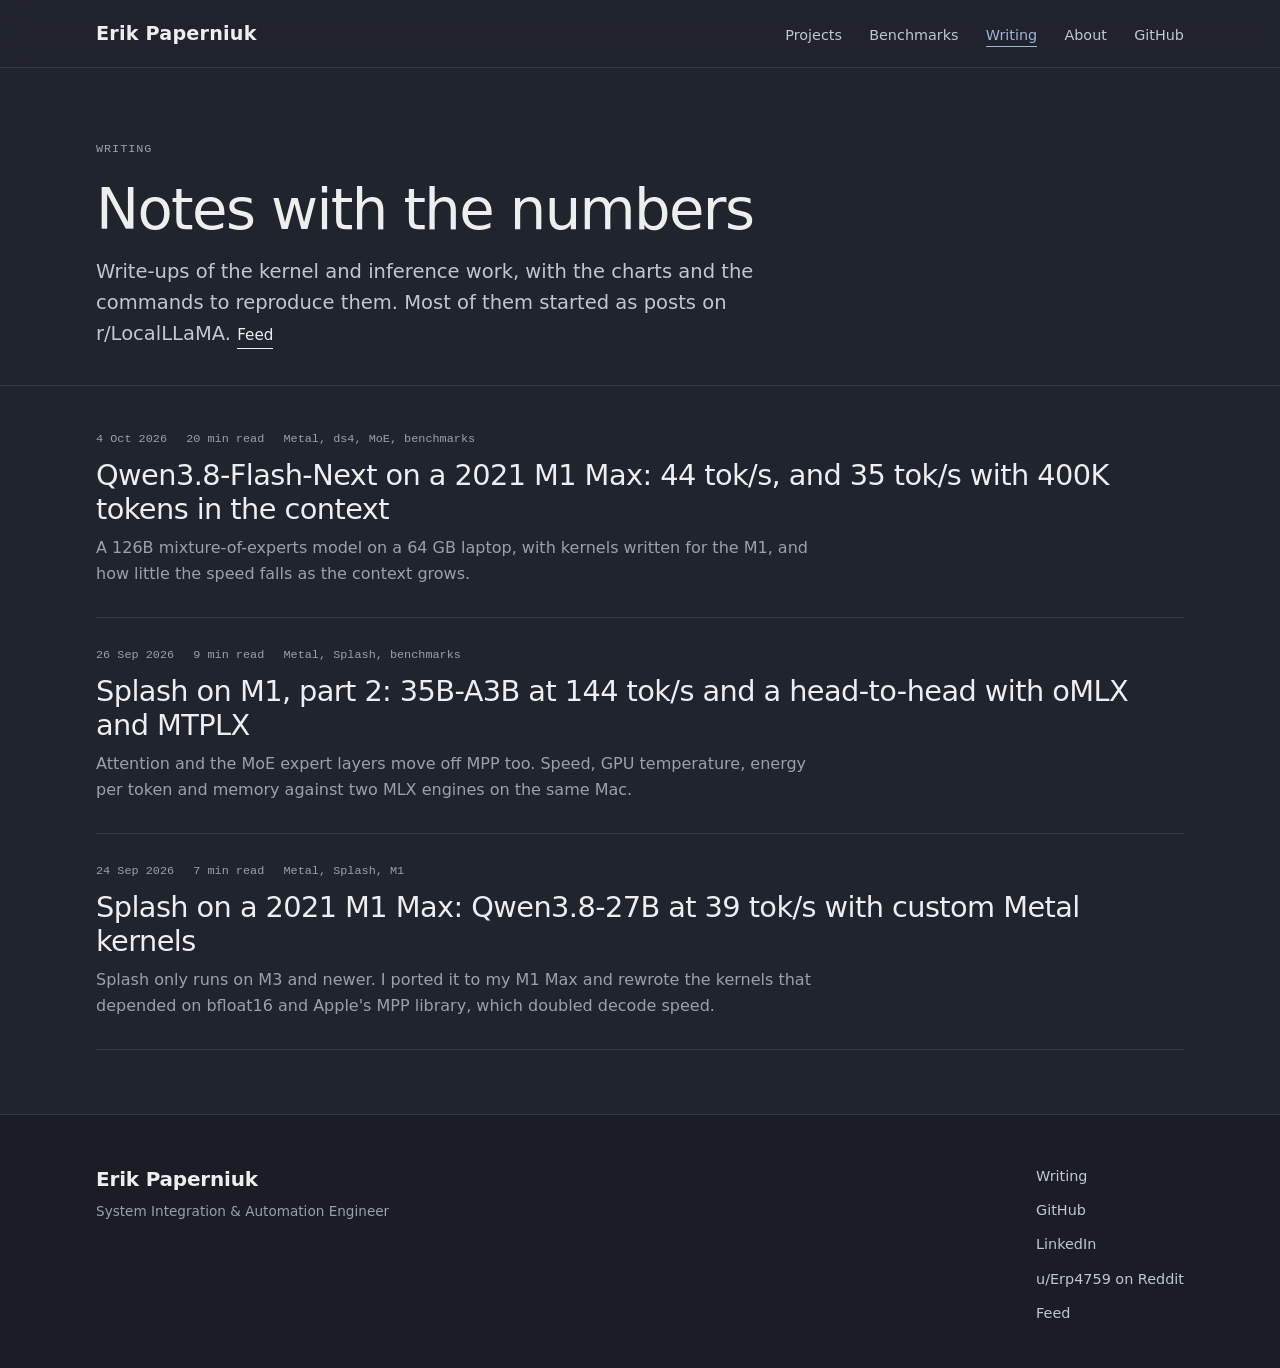
==== blog/index.html @ 9c3e1012 "feat: restructure the home page around projects and benchmarks, add a blog built from the r/LocalLLa" ====
<!DOCTYPE html>
<html lang="en">
<head>
  <meta charset="utf-8">
  <meta name="viewport" content="width=device-width, initial-scale=1">
  <title>Writing · Erik Paperniuk</title>
  <meta name="description" content="Write-ups of Metal kernel and local inference work on Apple Silicon, with benchmarks.">
  <link rel="canonical" href="https://paperniuk.github.io/blog/">
  <link rel="alternate" type="application/atom+xml" title="Erik Paperniuk, notes" href="https://paperniuk.github.io/blog/feed.xml">
  <meta property="og:site_name" content="Erik Paperniuk">
  <meta property="og:title" content="Writing · Erik Paperniuk">
  <meta property="og:description" content="Write-ups of Metal kernel and local inference work on Apple Silicon, with benchmarks.">
  <meta property="og:url" content="https://paperniuk.github.io/blog/">
  <meta property="og:type" content="website">
  <meta name="twitter:card" content="summary">
  <link rel="icon" href="data:image/svg+xml,%3Csvg xmlns='http://www.w3.org/2000/svg' viewBox='0 0 32 32'%3E%3Crect width='32' height='32' fill='%2320242c'/%3E%3Ctext x='16' y='22' font-family='Helvetica,Arial,sans-serif' font-weight='600' font-size='17' fill='%239cb6d8' text-anchor='middle'%3EP%3C/text%3E%3C/svg%3E">
  <link rel="preload" href="../fonts/space-grotesk-var-latin.woff2" as="font" type="font/woff2" crossorigin>
  <link rel="preload" href="../fonts/inter-var-latin.woff2" as="font" type="font/woff2" crossorigin>
  <link rel="stylesheet" href="../assets/site.css">
</head>
<body>
  <a class="skip-link" href="#main-content">Skip to main content</a>
  <header class="site-header">
    <nav class="site-nav container" aria-label="Primary navigation">
      <a class="site-brand" href="../">Erik Paperniuk</a>
      <ul class="nav-links">
        <li><a href="../#work">Projects</a></li>
        <li><a href="../#benchmarks">Benchmarks</a></li>
        <li><a href="../blog/" aria-current="page">Writing</a></li>
        <li><a href="../#about">About</a></li>
        <li><a href="https://github.com/paperniuk" rel="me">GitHub</a></li>
      </ul>
    </nav>
  </header>
  <main id="main-content">
    <div class="blog-head">
      <div class="container">
        <p class="eyebrow">Writing</p>
        <h1 class="hero-name">Notes with the numbers</h1>
        <p class="hero-lede" style="margin-bottom:0">Write-ups of the kernel and inference work, with the charts and the commands to reproduce them. Most of them started as posts on r/LocalLLaMA. <a class="link-arrow" href="feed.xml">Feed</a></p>
      </div>
    </div>
    <div class="container" style="padding-block:1rem 4rem">
      <ul class="post-list">
        <li class="post-item"><a href="flash-next-on-m1-max/">
          <p class="post-meta"><time datetime="2026-10-04">4 Oct 2026</time><span>20 min read</span><span>Metal, ds4, MoE, benchmarks</span></p>
          <h2>Qwen3.8-Flash-Next on a 2021 M1 Max: 44 tok/s, and 35 tok/s with 400K tokens in the context</h2>
          <p>A 126B mixture-of-experts model on a 64 GB laptop, with kernels written for the M1, and how little the speed falls as the context grows.</p>
        </a></li>
        <li class="post-item"><a href="splash-on-m1-part-2/">
          <p class="post-meta"><time datetime="2026-09-26">26 Sep 2026</time><span>9 min read</span><span>Metal, Splash, benchmarks</span></p>
          <h2>Splash on M1, part 2: 35B-A3B at 144 tok/s and a head-to-head with oMLX and MTPLX</h2>
          <p>Attention and the MoE expert layers move off MPP too. Speed, GPU temperature, energy per token and memory against two MLX engines on the same Mac.</p>
        </a></li>
        <li class="post-item"><a href="splash-on-m1/">
          <p class="post-meta"><time datetime="2026-09-24">24 Sep 2026</time><span>7 min read</span><span>Metal, Splash, M1</span></p>
          <h2>Splash on a 2021 M1 Max: Qwen3.8-27B at 39 tok/s with custom Metal kernels</h2>
          <p>Splash only runs on M3 and newer. I ported it to my M1 Max and rewrote the kernels that depended on bfloat16 and Apple&#x27;s MPP library, which doubled decode speed.</p>
        </a></li>
      </ul>
    </div>
  </main>
  <footer class="site-footer">
    <div class="container footer-grid">
      <div>
        <p class="footer-name">Erik Paperniuk</p>
        <p class="footer-title">System Integration &amp; Automation Engineer</p>
      </div>
      <ul class="footer-links">
        <li><a href="../blog/">Writing</a></li>
        <li><a href="https://github.com/paperniuk" rel="me">GitHub</a></li>
        <li><a href="https://www.linkedin.com/in/paperniuk" rel="me">LinkedIn</a></li>
        <li><a href="https://www.reddit.com/user/Erp4759/" rel="me">u/Erp4759 on Reddit</a></li>
        <li><a href="../blog/feed.xml">Feed</a></li>
      </ul>
    </div>
  </footer>
</body>
</html>
---- assets/site.css ----
@font-face { font-family: "Space Grotesk"; font-style: normal; font-weight: 300 700; font-display: swap; src: url("../fonts/space-grotesk-var-latin.woff2") format("woff2"); }
@font-face { font-family: "Inter"; font-style: normal; font-weight: 100 900; font-display: swap; src: url("../fonts/inter-var-latin.woff2") format("woff2"); }

:root {
  --bg: #20242c; --bg-deep: #1a1d24; --surface: #272c35; --surface-2: #2d333d;
  --text: #eceef0; --soft: #c2c7cf; --muted: #9aa1ac; --faint: #8d94a0;
  --hairline: #343a45; --hairline-strong: #484f5c;
  --accent: #9cb6d8; --accent-soft: rgba(156, 182, 216, 0.12); --accent-line: rgba(156, 182, 216, 0.4);
  --d1: #7db3ff; --d2: #f2a65a; --d3: #62d2a2;
  --font-display: "Space Grotesk", "Inter", "Helvetica Neue", system-ui, -apple-system, sans-serif;
  --font-body: "Inter", "Helvetica Neue", "Segoe UI", system-ui, -apple-system, sans-serif;
  --font-mono: ui-monospace, "SF Mono", "JetBrains Mono", Menlo, Consolas, monospace;
  --container: 74rem;
  --ease: cubic-bezier(0.22, 1, 0.36, 1);
}
*, *::before, *::after { box-sizing: border-box; }
html { scroll-behavior: smooth; }
body { margin: 0; background: var(--bg); color: var(--text); font-family: var(--font-body); font-size: 1rem; line-height: 1.65; -webkit-font-smoothing: antialiased; text-rendering: optimizeLegibility; }
::selection { background: var(--accent); color: var(--bg); }
h1, h2, h3, p, ul, ol, figure, pre { margin: 0; }
a { color: inherit; }
.container { width: 100%; max-width: var(--container); margin-inline: auto; padding-inline: 1rem; }
@media (min-width: 768px) { .container { padding-inline: 3rem; } }
.icon { width: 0.95em; height: 0.95em; flex: none; display: inline-block; vertical-align: -0.1em; }
:focus-visible { outline: 2px solid var(--accent); outline-offset: 3px; }
.skip-link { position: absolute; left: 1rem; top: -4rem; z-index: 100; background: var(--accent); color: var(--bg); font-size: 0.85rem; font-weight: 500; padding: 0.6rem 1rem; transition: top 0.2s var(--ease); }
.skip-link:focus-visible { top: 1rem; }
.sr-only { position: absolute; width: 1px; height: 1px; margin: -1px; padding: 0; overflow: hidden; clip: rect(0 0 0 0); white-space: nowrap; border: 0; }
.mono { font-family: var(--font-mono); font-variant-numeric: tabular-nums; }

.eyebrow { font-family: var(--font-mono); font-size: 0.74rem; font-weight: 400; letter-spacing: 0.08em; text-transform: uppercase; color: var(--muted); margin-bottom: 1.2rem; }
.section-heading { font-family: var(--font-display); font-weight: 500; font-size: clamp(1.9rem, 4vw, 2.8rem); letter-spacing: -0.02em; line-height: 1.12; margin-bottom: 1.6rem; }
.link-arrow { display: inline-flex; align-items: center; gap: 0.5rem; color: var(--text); font-size: 0.95rem; font-weight: 500; text-decoration: none; padding-bottom: 2px; background-image: linear-gradient(currentColor, currentColor); background-size: 100% 1px; background-repeat: no-repeat; background-position: 0 100%; transition: color 0.3s var(--ease), background-size 0.3s var(--ease); }
.link-arrow .icon { transition: transform 0.3s var(--ease); }
.link-arrow:hover { color: var(--accent); background-size: 0% 1px; }
.link-arrow:hover .icon { transform: translateX(3px); }
.tag { display: inline-block; font-family: var(--font-mono); font-size: 0.7rem; color: var(--soft); background: var(--bg-deep); border: 1px solid var(--hairline); padding: 0.18rem 0.55rem; }
.badge { display: inline-block; font-family: var(--font-mono); font-size: 0.7rem; letter-spacing: 0.06em; text-transform: uppercase; color: var(--accent); background: var(--accent-soft); border: 1px solid var(--accent-line); padding: 0.25rem 0.7rem; }

.site-header { border-bottom: 1px solid var(--hairline); background: rgba(32, 36, 44, 0.88); backdrop-filter: blur(10px); -webkit-backdrop-filter: blur(10px); position: sticky; top: 0; z-index: 50; }
.site-nav { display: flex; align-items: baseline; justify-content: space-between; flex-wrap: wrap; row-gap: 0.45rem; column-gap: 2rem; padding-block: 1.1rem; }
.site-brand { font-family: var(--font-display); font-size: 1.2rem; font-weight: 600; letter-spacing: 0.01em; color: var(--text); text-decoration: none; white-space: nowrap; }
.nav-links { display: flex; flex-wrap: wrap; gap: 0.4rem 1.7rem; list-style: none; padding: 0; margin: 0; }
.nav-links a { position: relative; color: var(--soft); text-decoration: none; font-size: 0.9rem; transition: color 0.3s var(--ease); }
.nav-links a::after { content: ""; position: absolute; left: 0; bottom: -4px; width: 100%; height: 1px; background: var(--accent); transform: scaleX(0); transform-origin: left; transition: transform 0.35s var(--ease); }
.nav-links a:hover, .nav-links a[aria-current="page"] { color: var(--accent); }
.nav-links a:hover::after, .nav-links a[aria-current="page"]::after { transform: scaleX(1); }
@media (max-width: 720px) { .nav-links { gap: 0.35rem 1.2rem; } .nav-links a { font-size: 0.85rem; } }

/* hero */
.hero { position: relative; padding-block: clamp(3.5rem, 10vh, 6.5rem) clamp(3rem, 7vh, 4.5rem); border-bottom: 1px solid var(--hairline); overflow: hidden; }
.hero::before { content: ""; position: absolute; inset: 0; background-image: linear-gradient(var(--hairline) 1px, transparent 1px), linear-gradient(90deg, var(--hairline) 1px, transparent 1px); background-size: 44px 44px; opacity: 0.22; -webkit-mask-image: radial-gradient(ellipse 70% 90% at 70% 0%, #000 0%, transparent 75%); mask-image: radial-gradient(ellipse 70% 90% at 70% 0%, #000 0%, transparent 75%); pointer-events: none; }
.hero > .container { position: relative; }
.hero-name { font-family: var(--font-display); font-weight: 500; font-size: clamp(2.5rem, 6.4vw, 4.8rem); line-height: 1.06; letter-spacing: -0.028em; max-width: 17ch; margin-bottom: 1.5rem; }
.hero-name em { font-style: normal; color: var(--accent); }
.hero-lede { font-size: clamp(1.05rem, 1.7vw, 1.22rem); line-height: 1.6; color: var(--soft); max-width: 44rem; margin-bottom: 2rem; }
.hero-actions { display: flex; flex-wrap: wrap; gap: 0.9rem 2.2rem; list-style: none; padding: 0; margin: 0 0 3rem; }

.panel { background: var(--surface); border: 1px solid var(--hairline); }
.panel-head { display: flex; flex-wrap: wrap; gap: 0.8rem 2rem; align-items: flex-end; justify-content: space-between; padding: 1.1rem 1.4rem; border-bottom: 1px solid var(--hairline); }
.panel-title { font-family: var(--font-display); font-weight: 500; font-size: 1.1rem; letter-spacing: -0.01em; }
.panel-sub { font-size: 0.82rem; color: var(--muted); margin-top: 0.15rem; max-width: 40rem; }
.seg { display: inline-flex; border: 1px solid var(--hairline-strong); }
.seg button { font: inherit; font-family: var(--font-mono); font-size: 0.74rem; color: var(--soft); background: transparent; border: 0; padding: 0.4rem 0.9rem; cursor: pointer; transition: background 0.2s, color 0.2s; }
.seg button + button { border-left: 1px solid var(--hairline-strong); }
.seg button[aria-pressed="true"] { background: var(--accent); color: var(--bg); }
.seg button:not([aria-pressed="true"]):hover { background: var(--accent-soft); }
.chart-wrap { position: relative; padding: 0.6rem 0.8rem 0.2rem; }
.chart { display: block; width: 100%; height: auto; overflow: visible; }
.chart text { font-family: var(--font-mono); font-size: 13px; fill: var(--muted); }
.chart .grid { stroke: var(--hairline); stroke-width: 1; }
.chart .axis { stroke: var(--hairline-strong); stroke-width: 1; }
.chart .line { fill: none; stroke-width: 2.2; stroke-linejoin: round; stroke-linecap: round; }
.chart .dot { stroke: var(--surface); stroke-width: 2; }
.chart .cross { stroke: var(--faint); stroke-width: 1; stroke-dasharray: 3 3; }
.chart .mark { stroke: var(--faint); stroke-width: 1; stroke-dasharray: 2 4; }
.chart .endlabel { font-size: 12px; font-weight: 600; }
.tip { position: absolute; pointer-events: none; z-index: 5; min-width: 11rem; background: var(--bg-deep); border: 1px solid var(--hairline-strong); padding: 0.55rem 0.75rem; font-family: var(--font-mono); font-size: 0.74rem; color: var(--soft); opacity: 0; transition: opacity 0.12s; box-shadow: 0 14px 30px -14px rgba(0, 0, 0, 0.7); }
.tip.on { opacity: 1; }
.tip b { color: var(--text); font-weight: 600; }
.tip .row { display: flex; justify-content: space-between; gap: 1rem; }
.tip .sw { display: inline-block; width: 8px; height: 8px; margin-right: 6px; }
.legend { display: flex; flex-wrap: wrap; gap: 0.4rem 1.6rem; list-style: none; padding: 0.4rem 1.4rem 1.1rem; margin: 0; font-size: 0.8rem; color: var(--soft); }
.legend button { font: inherit; color: inherit; background: none; border: 0; padding: 0; cursor: pointer; display: inline-flex; align-items: center; gap: 0.5rem; }
.legend button[aria-pressed="false"] { opacity: 0.4; text-decoration: line-through; }
.legend .sw { width: 14px; height: 3px; display: inline-block; }

.stats { display: grid; grid-template-columns: repeat(2, 1fr); gap: 1px; background: var(--hairline); border: 1px solid var(--hairline); margin-top: 1.4rem; }
@media (min-width: 900px) { .stats { grid-template-columns: repeat(5, 1fr); } }
@media (max-width: 899px) { .stat:last-child { grid-column: 1 / -1; } }
.stat { background: var(--bg); padding: 1.1rem 1.2rem 1.2rem; }
.stat-num { font-family: var(--font-mono); font-size: clamp(1.6rem, 3vw, 2.2rem); font-weight: 500; letter-spacing: -0.02em; line-height: 1.1; color: var(--text); }
.stat-num small { font-size: 0.5em; color: var(--muted); font-weight: 400; margin-left: 0.2em; letter-spacing: 0; }
.stat-label { font-size: 0.8rem; color: var(--muted); margin-top: 0.4rem; line-height: 1.45; }

/* sections */
.section { padding-block: clamp(3.5rem, 8vh, 5.5rem); border-bottom: 1px solid var(--hairline); }
.section:last-of-type { border-bottom: 0; }
.editorial { display: grid; gap: 1.2rem; }
@media (min-width: 900px) { .editorial { grid-template-columns: 4.5rem minmax(0, 1fr); gap: 2.5rem; } }
.section-index { font-family: var(--font-mono); font-size: 0.74rem; letter-spacing: 0.1em; color: var(--faint); border-top: 1px solid var(--hairline-strong); padding-top: 0.55rem; width: fit-content; margin-top: 0.5rem; }
.section-body { min-width: 0; }
.section-intro { color: var(--muted); max-width: 40rem; margin: -0.6rem 0 2rem; }

.flagship-stack { display: grid; gap: 1.2rem; }
@media (min-width: 1000px) { .flagship-stack { grid-template-columns: 1fr 1fr; } .flagship--wide { grid-column: 1 / -1; } }
.flagship { background: var(--surface); border: 1px solid var(--hairline); padding: clamp(1.4rem, 3.5vw, 2.3rem); display: flex; flex-direction: column; gap: 0.95rem; transition: border-color 0.35s var(--ease), transform 0.35s var(--ease); }
.flagship:hover { border-color: var(--hairline-strong); transform: translateY(-2px); }
.flagship-meta { display: flex; align-items: center; justify-content: space-between; gap: 0.8rem; flex-wrap: wrap; }
.flagship-category { font-family: var(--font-mono); font-size: 0.72rem; color: var(--faint); }
.flagship-title { font-family: var(--font-display); font-weight: 500; font-size: clamp(1.4rem, 2.6vw, 1.95rem); letter-spacing: -0.02em; line-height: 1.15; }
.flagship-title a { color: var(--text); text-decoration: none; transition: color 0.3s var(--ease); }
.flagship-title a:hover { color: var(--accent); }
.flagship-tagline { color: var(--muted); max-width: 52rem; }
.flagship-highlights { list-style: none; padding: 0; display: grid; gap: 0.45rem; }
@media (min-width: 760px) { .flagship--wide .flagship-highlights { grid-template-columns: 1fr 1fr; column-gap: 2.5rem; } }
.flagship-highlights li { color: var(--soft); font-size: 0.92rem; padding-left: 1.1rem; position: relative; }
.flagship-highlights li::before { content: ""; position: absolute; left: 0; top: 0.75em; width: 0.45rem; height: 1px; background: var(--accent); }
.flagship-highlights b { font-family: var(--font-mono); font-weight: 500; color: var(--text); font-size: 0.88em; }
.tags { display: flex; flex-wrap: wrap; gap: 0.4rem; list-style: none; padding: 0; margin: 0; }
.flagship-links { display: flex; flex-wrap: wrap; gap: 0.8rem 2rem; list-style: none; padding: 0.7rem 0 0; margin: auto 0 0; }

/* notes */
.notes { display: grid; gap: 1.2rem; margin-top: 2.2rem; }
@media (min-width: 1000px) { .notes { grid-template-columns: repeat(3, 1fr); } }
.note { background: var(--surface); border: 1px solid var(--hairline); padding: 1.5rem; display: flex; flex-direction: column; gap: 0.9rem; min-width: 0; }
.note h3 { font-family: var(--font-display); font-weight: 500; font-size: 1.15rem; letter-spacing: -0.01em; }
.note p { color: var(--muted); font-size: 0.92rem; }
.note pre, .post pre { background: var(--bg-deep); border: 1px solid var(--hairline); padding: 0.9rem 1rem; overflow-x: auto; font-family: var(--font-mono); font-size: 0.78rem; line-height: 1.6; color: var(--soft); }
.note pre .c, .post pre .c { color: var(--faint); }
.bars { display: grid; gap: 0.95rem; margin-top: 0.2rem; }
.bar-label { display: flex; justify-content: space-between; gap: 1rem; font-size: 0.8rem; color: var(--soft); margin-bottom: 0.35rem; }
.bar-label span:last-child { font-family: var(--font-mono); color: var(--text); }
.bar { height: 8px; background: var(--bg-deep); border: 1px solid var(--hairline); position: relative; }
.bar i { position: absolute; inset: 0 auto 0 0; background: var(--accent); width: var(--w); transform-origin: left; }
.js .bar i { transform: scaleX(0); transition: transform 1.1s var(--ease) 0.15s; }
.js .is-visible .bar i, .js .bar.is-visible i { transform: scaleX(1); }
.checks { list-style: none; padding: 0; display: grid; gap: 0.55rem; font-size: 0.88rem; color: var(--soft); }
.checks li { display: flex; justify-content: space-between; gap: 1rem; border-bottom: 1px solid var(--hairline); padding-bottom: 0.5rem; }
.checks li span:last-child { font-family: var(--font-mono); color: var(--text); white-space: nowrap; }

/* lists */
.work-list { list-style: none; padding: 0; margin: 0; border-top: 1px solid var(--hairline); }
.work-row { border-bottom: 1px solid var(--hairline); }
.work-link { display: grid; grid-template-columns: 1fr auto; align-items: baseline; gap: 0.4rem 1.5rem; padding: 1.15rem 0; text-decoration: none; transition: padding-left 0.3s var(--ease); }
@media (min-width: 860px) { .work-link { grid-template-columns: minmax(13rem, 1fr) 2fr 1.2rem; } }
.work-link:hover { padding-left: 0.5rem; }
.work-name { font-family: var(--font-display); font-size: 1.15rem; font-weight: 500; letter-spacing: -0.01em; color: var(--text); transition: color 0.3s var(--ease); }
.work-link:hover .work-name { color: var(--accent); }
.work-tagline { color: var(--muted); font-size: 0.9rem; }
.work-date { font-family: var(--font-mono); font-size: 0.74rem; color: var(--faint); display: block; margin-bottom: 0.2rem; }
@media (max-width: 859px) { .work-tagline { grid-column: 1 / -1; order: 3; } }
.work-arrow { color: var(--faint); justify-self: end; transition: color 0.3s var(--ease), transform 0.3s var(--ease); }
.work-link:hover .work-arrow { color: var(--accent); transform: translate(2px, -2px); }

.about { display: grid; gap: 2rem; align-items: start; }
@media (min-width: 800px) { .about { grid-template-columns: 15rem minmax(0, 1fr); gap: 3rem; } }
.portrait-card { width: 100%; max-width: 15rem; padding: 0.55rem; background: var(--surface); border: 1px solid var(--hairline); }
.portrait-card img { display: block; width: 100%; height: auto; aspect-ratio: 1; object-fit: cover; filter: saturate(0.68) brightness(0.97); transition: filter 0.5s var(--ease); }
.portrait-card:hover img { filter: none; }
.about-text { display: grid; gap: 1rem; color: var(--soft); max-width: 40rem; }
.contact-list { list-style: none; padding: 0; margin: 1.6rem 0 0; border-top: 1px solid var(--hairline); max-width: 40rem; }
.contact-list li { border-bottom: 1px solid var(--hairline); }
.contact-link { display: flex; align-items: center; justify-content: space-between; gap: 1rem; padding: 0.95rem 0; color: var(--text); text-decoration: none; font-family: var(--font-display); font-size: 1.05rem; font-weight: 500; letter-spacing: -0.01em; transition: color 0.3s var(--ease), padding-left 0.3s var(--ease); overflow-wrap: anywhere; }
.contact-link .icon { color: var(--faint); transition: color 0.3s var(--ease), transform 0.3s var(--ease); }
.contact-link:hover { color: var(--accent); padding-left: 0.5rem; }
.contact-link:hover .icon { color: var(--accent); transform: translate(2px, -2px); }

.site-footer { padding-block: 3rem 2.6rem; background: var(--bg-deep); border-top: 1px solid var(--hairline); }
.footer-grid { display: grid; gap: 1.8rem; }
@media (min-width: 800px) { .footer-grid { grid-template-columns: 1fr auto; align-items: start; } }
.footer-name { font-family: var(--font-display); font-weight: 600; font-size: 1.25rem; letter-spacing: -0.01em; margin-bottom: 0.3rem; }
.footer-title { color: var(--muted); font-size: 0.85rem; }
.footer-links { display: flex; flex-direction: column; gap: 0.5rem; list-style: none; padding: 0; margin: 0; }
.footer-links a { color: var(--soft); text-decoration: none; font-size: 0.9rem; background-image: linear-gradient(currentColor, currentColor); background-size: 0% 1px; background-repeat: no-repeat; background-position: 0 100%; transition: color 0.3s var(--ease), background-size 0.35s var(--ease); padding-bottom: 2px; }
.footer-links a:hover { color: var(--accent); background-size: 100% 1px; }

/* blog */
.blog-head { padding-block: clamp(3rem, 8vh, 5rem) 2.2rem; border-bottom: 1px solid var(--hairline); }
.blog-head .hero-name { font-size: clamp(2.2rem, 5vw, 3.6rem); max-width: 22ch; margin-bottom: 1rem; }
.post-list { list-style: none; padding: 0; margin: 0; }
.post-item { border-bottom: 1px solid var(--hairline); }
.post-item a { display: grid; gap: 0.5rem; padding: 1.8rem 0; text-decoration: none; transition: padding-left 0.3s var(--ease); }
.post-item a:hover { padding-left: 0.6rem; }
.post-item h2 { font-family: var(--font-display); font-weight: 500; font-size: clamp(1.3rem, 2.6vw, 1.8rem); letter-spacing: -0.02em; line-height: 1.2; transition: color 0.3s var(--ease); }
.post-item a:hover h2 { color: var(--accent); }
.post-item p { color: var(--muted); max-width: 46rem; }
.post-meta { font-family: var(--font-mono); font-size: 0.74rem; color: var(--faint); display: flex; flex-wrap: wrap; gap: 0.3rem 1.2rem; }
.post-wrap { padding-block: clamp(2.6rem, 6vh, 4rem) 4.5rem; }
.post-header { max-width: 46rem; margin-inline: auto; margin-bottom: 2.4rem; }
.post-header h1 { font-family: var(--font-display); font-weight: 500; font-size: clamp(1.9rem, 4.2vw, 2.9rem); line-height: 1.12; letter-spacing: -0.025em; margin: 0.9rem 0 1.1rem; }
.post-header .lede { color: var(--soft); font-size: 1.1rem; }
.back { font-family: var(--font-mono); font-size: 0.78rem; color: var(--muted); text-decoration: none; }
.back:hover { color: var(--accent); }
.post { max-width: 46rem; margin-inline: auto; color: var(--soft); font-size: 1.02rem; line-height: 1.75; }
.post > * + * { margin-top: 1.15rem; }
.post h2 { font-family: var(--font-display); font-weight: 500; font-size: 1.65rem; letter-spacing: -0.015em; line-height: 1.2; color: var(--text); margin-top: 2.8rem; }
.post h3 { font-family: var(--font-display); font-weight: 500; font-size: 1.2rem; color: var(--text); margin-top: 2rem; }
.post strong { color: var(--text); font-weight: 600; }
.post a { color: var(--accent); text-underline-offset: 3px; text-decoration-color: var(--accent-line); }
.post a:hover { text-decoration-color: var(--accent); }
.post ul, .post ol { padding-left: 1.3rem; display: grid; gap: 0.55rem; }
.post li::marker { color: var(--faint); }
.post code { font-family: var(--font-mono); font-size: 0.85em; background: var(--bg-deep); border: 1px solid var(--hairline); padding: 0.08em 0.38em; color: var(--text); }
.post pre code { background: none; border: 0; padding: 0; font-size: inherit; color: inherit; }
.post img { display: block; width: 100%; height: auto; background: #fff; border: 1px solid var(--hairline); padding: 0.4rem; margin-top: 0.4rem; }
.post .table-scroll { overflow-x: auto; border: 1px solid var(--hairline); }
.post table { border-collapse: collapse; width: 100%; font-size: 0.86rem; min-width: 34rem; }
.post th, .post td { padding: 0.55rem 0.8rem; border-bottom: 1px solid var(--hairline); text-align: left; vertical-align: top; }
.post th { color: var(--text); font-weight: 600; background: var(--surface); white-space: nowrap; }
.post td { font-variant-numeric: tabular-nums; }
.post tr:last-child td { border-bottom: 0; }
.post-foot { max-width: 46rem; margin: 3.5rem auto 0; padding-top: 1.6rem; border-top: 1px solid var(--hairline); display: flex; flex-wrap: wrap; gap: 0.8rem 2rem; justify-content: space-between; }

.js .reveal { opacity: 0; transform: translateY(14px); transition: opacity 0.85s var(--ease), transform 0.85s var(--ease); }
.js .reveal.is-visible { opacity: 1; transform: none; }
@media (prefers-reduced-motion: reduce) {
  html { scroll-behavior: auto; }
  *, *::before, *::after { animation-duration: 0.01ms !important; animation-iteration-count: 1 !important; transition-duration: 0.01ms !important; }
}
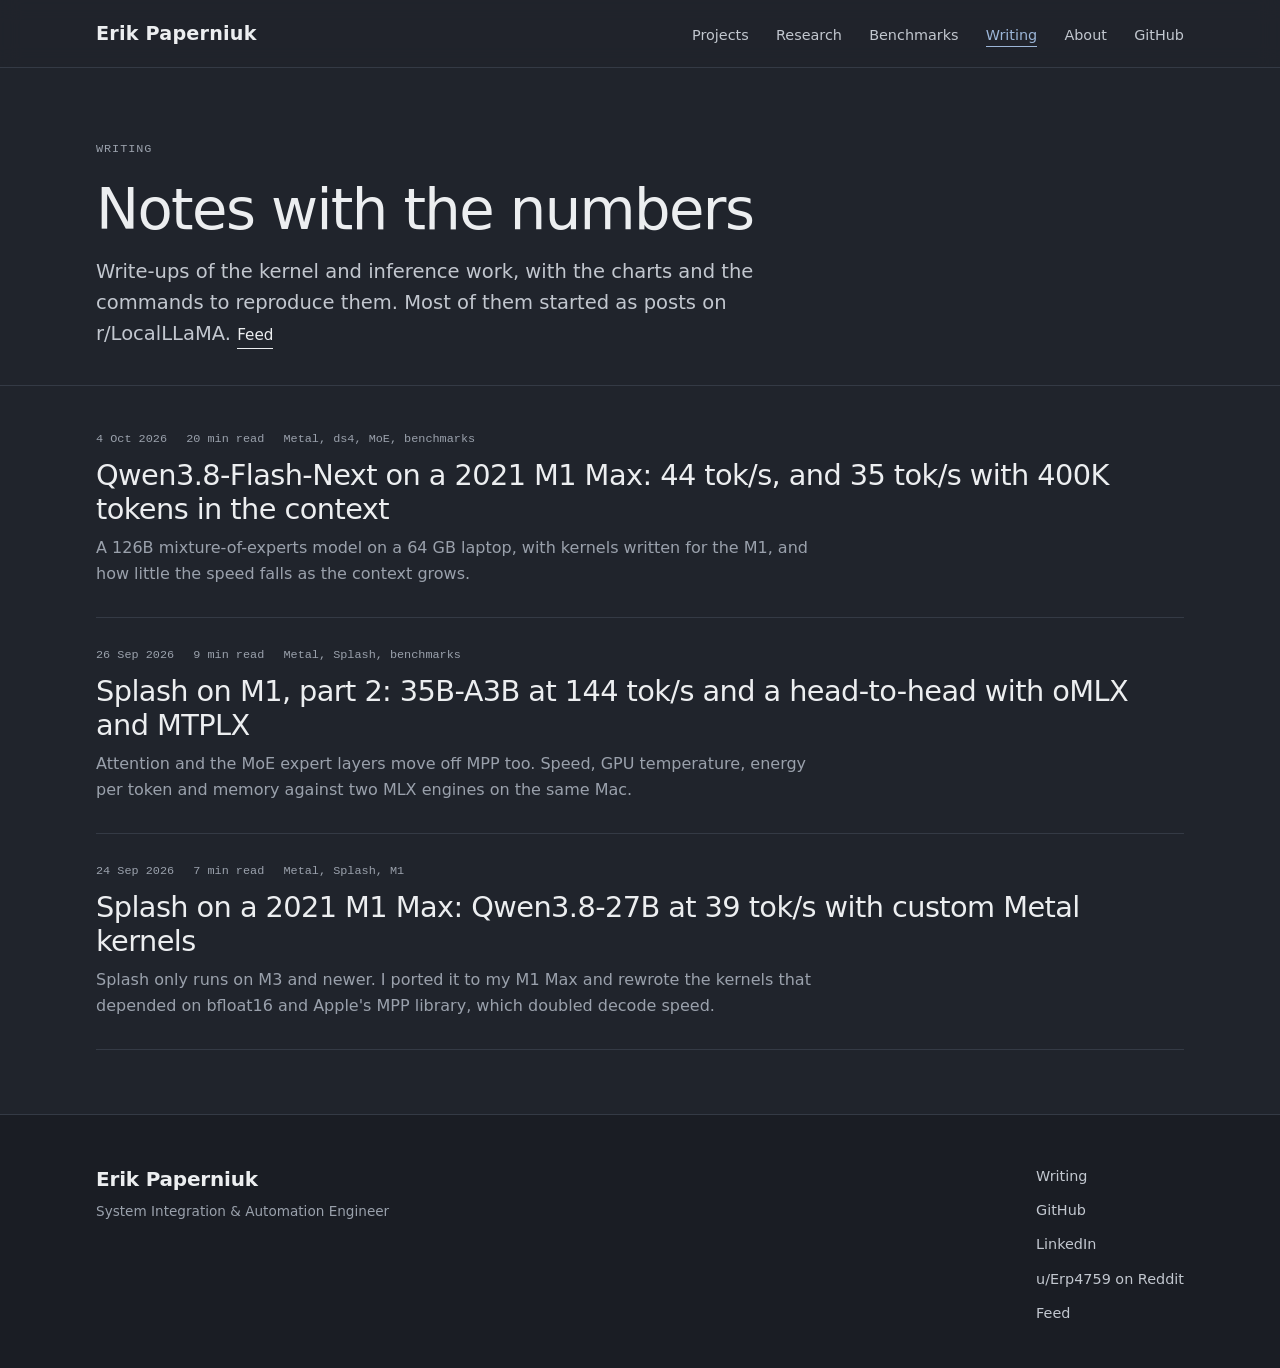
==== commit c772229f: "feat: add a research page for MetaFake (ECICE 2026) and a Research section on the home page" ====
--- a/blog/index.html
+++ b/blog/index.html
@@ -25,6 +25,7 @@
       <a class="site-brand" href="../">Erik Paperniuk</a>
       <ul class="nav-links">
         <li><a href="../#work">Projects</a></li>
+        <li><a href="../#research">Research</a></li>
         <li><a href="../#benchmarks">Benchmarks</a></li>
         <li><a href="../blog/" aria-current="page">Writing</a></li>
         <li><a href="../#about">About</a></li>
--- a/assets/site.css
+++ b/assets/site.css
@@ -51,6 +51,13 @@
 .hero { position: relative; padding-block: clamp(3.5rem, 10vh, 6.5rem) clamp(3rem, 7vh, 4.5rem); border-bottom: 1px solid var(--hairline); overflow: hidden; }
 .hero::before { content: ""; position: absolute; inset: 0; background-image: linear-gradient(var(--hairline) 1px, transparent 1px), linear-gradient(90deg, var(--hairline) 1px, transparent 1px); background-size: 44px 44px; opacity: 0.22; -webkit-mask-image: radial-gradient(ellipse 70% 90% at 70% 0%, #000 0%, transparent 75%); mask-image: radial-gradient(ellipse 70% 90% at 70% 0%, #000 0%, transparent 75%); pointer-events: none; }
 .hero > .container { position: relative; }
+.social { display: flex; flex-wrap: wrap; gap: 0.6rem; list-style: none; padding: 0; margin: 0; }
+.social a { display: grid; place-items: center; width: 2.6rem; height: 2.6rem; color: var(--soft); border: 1px solid var(--hairline-strong); background: var(--surface); transition: color 0.25s var(--ease), border-color 0.25s var(--ease), transform 0.25s var(--ease), background 0.25s var(--ease); }
+.social a:hover { color: var(--accent); border-color: var(--accent-line); background: var(--accent-soft); transform: translateY(-2px); }
+.addresses { display: flex; flex-wrap: wrap; gap: 0.35rem 1.6rem; list-style: none; padding: 0; margin: 1.2rem 0 0; font-family: var(--font-mono); font-size: 0.8rem; }
+.addresses a { color: var(--muted); text-decoration: none; transition: color 0.25s var(--ease); overflow-wrap: anywhere; }
+.addresses a:hover { color: var(--accent); }
+.social svg { width: 1.25rem; height: 1.25rem; }
 .hero-name { font-family: var(--font-display); font-weight: 500; font-size: clamp(2.5rem, 6.4vw, 4.8rem); line-height: 1.06; letter-spacing: -0.028em; max-width: 17ch; margin-bottom: 1.5rem; }
 .hero-name em { font-style: normal; color: var(--accent); }
 .hero-lede { font-size: clamp(1.05rem, 1.7vw, 1.22rem); line-height: 1.6; color: var(--soft); max-width: 44rem; margin-bottom: 2rem; }
@@ -154,10 +161,6 @@
 .work-link:hover .work-arrow { color: var(--accent); transform: translate(2px, -2px); }
 
 .about { display: grid; gap: 2rem; align-items: start; }
-@media (min-width: 800px) { .about { grid-template-columns: 15rem minmax(0, 1fr); gap: 3rem; } }
-.portrait-card { width: 100%; max-width: 15rem; padding: 0.55rem; background: var(--surface); border: 1px solid var(--hairline); }
-.portrait-card img { display: block; width: 100%; height: auto; aspect-ratio: 1; object-fit: cover; filter: saturate(0.68) brightness(0.97); transition: filter 0.5s var(--ease); }
-.portrait-card:hover img { filter: none; }
 .about-text { display: grid; gap: 1rem; color: var(--soft); max-width: 40rem; }
 .contact-list { list-style: none; padding: 0; margin: 1.6rem 0 0; border-top: 1px solid var(--hairline); max-width: 40rem; }
 .contact-list li { border-bottom: 1px solid var(--hairline); }
@@ -218,3 +221,23 @@
   html { scroll-behavior: auto; }
   *, *::before, *::after { animation-duration: 0.01ms !important; animation-iteration-count: 1 !important; transition-duration: 0.01ms !important; }
 }
+
+.meta-right { display: inline-flex; align-items: center; gap: 0.9rem; flex-wrap: wrap; }
+.stars { display: inline-flex; align-items: center; gap: 0.3rem; font-family: var(--font-mono); font-size: 0.74rem; color: var(--soft); vertical-align: middle; }
+.stars[hidden] { display: none; }
+.stars .icon { color: #e3b341; width: 0.9em; height: 0.9em; }
+.work-name .stars { margin-left: 0.7rem; font-weight: 400; }
+.stars .gh { color: var(--soft); width: 1.05em; height: 1.05em; margin-right: 0.1rem; }
+
+.hero-layout { display: grid; gap: 2rem; align-items: center; }
+@media (min-width: 560px) { .hero-layout { grid-template-columns: minmax(0, 1fr) clamp(9rem, 22vw, 19rem); gap: clamp(1.5rem, 4vw, 4rem); } }
+.hero-copy { min-width: 0; }
+.portrait-card { width: 100%; max-width: 15rem; padding: 0.6rem; background: var(--surface); border: 1px solid var(--hairline); transition: border-color 0.4s var(--ease); }
+@media (min-width: 560px) { .portrait-card { max-width: none; } }
+.portrait-card img { display: block; width: 100%; height: auto; aspect-ratio: 1; object-fit: cover; filter: saturate(0.7) brightness(0.97); transition: filter 0.5s var(--ease); }
+.portrait-card:hover { border-color: var(--hairline-strong); }
+.portrait-card:hover img { filter: none; }
+
+.callout { margin-top: 1.4rem; padding: 1rem 1.2rem; background: var(--accent-soft); border: 1px solid var(--accent-line); color: var(--text); }
+.callout p + p { margin-top: 0.3rem; }
+.callout-label { font-family: var(--font-mono); font-size: 0.72rem; letter-spacing: 0.08em; text-transform: uppercase; color: var(--accent); }
